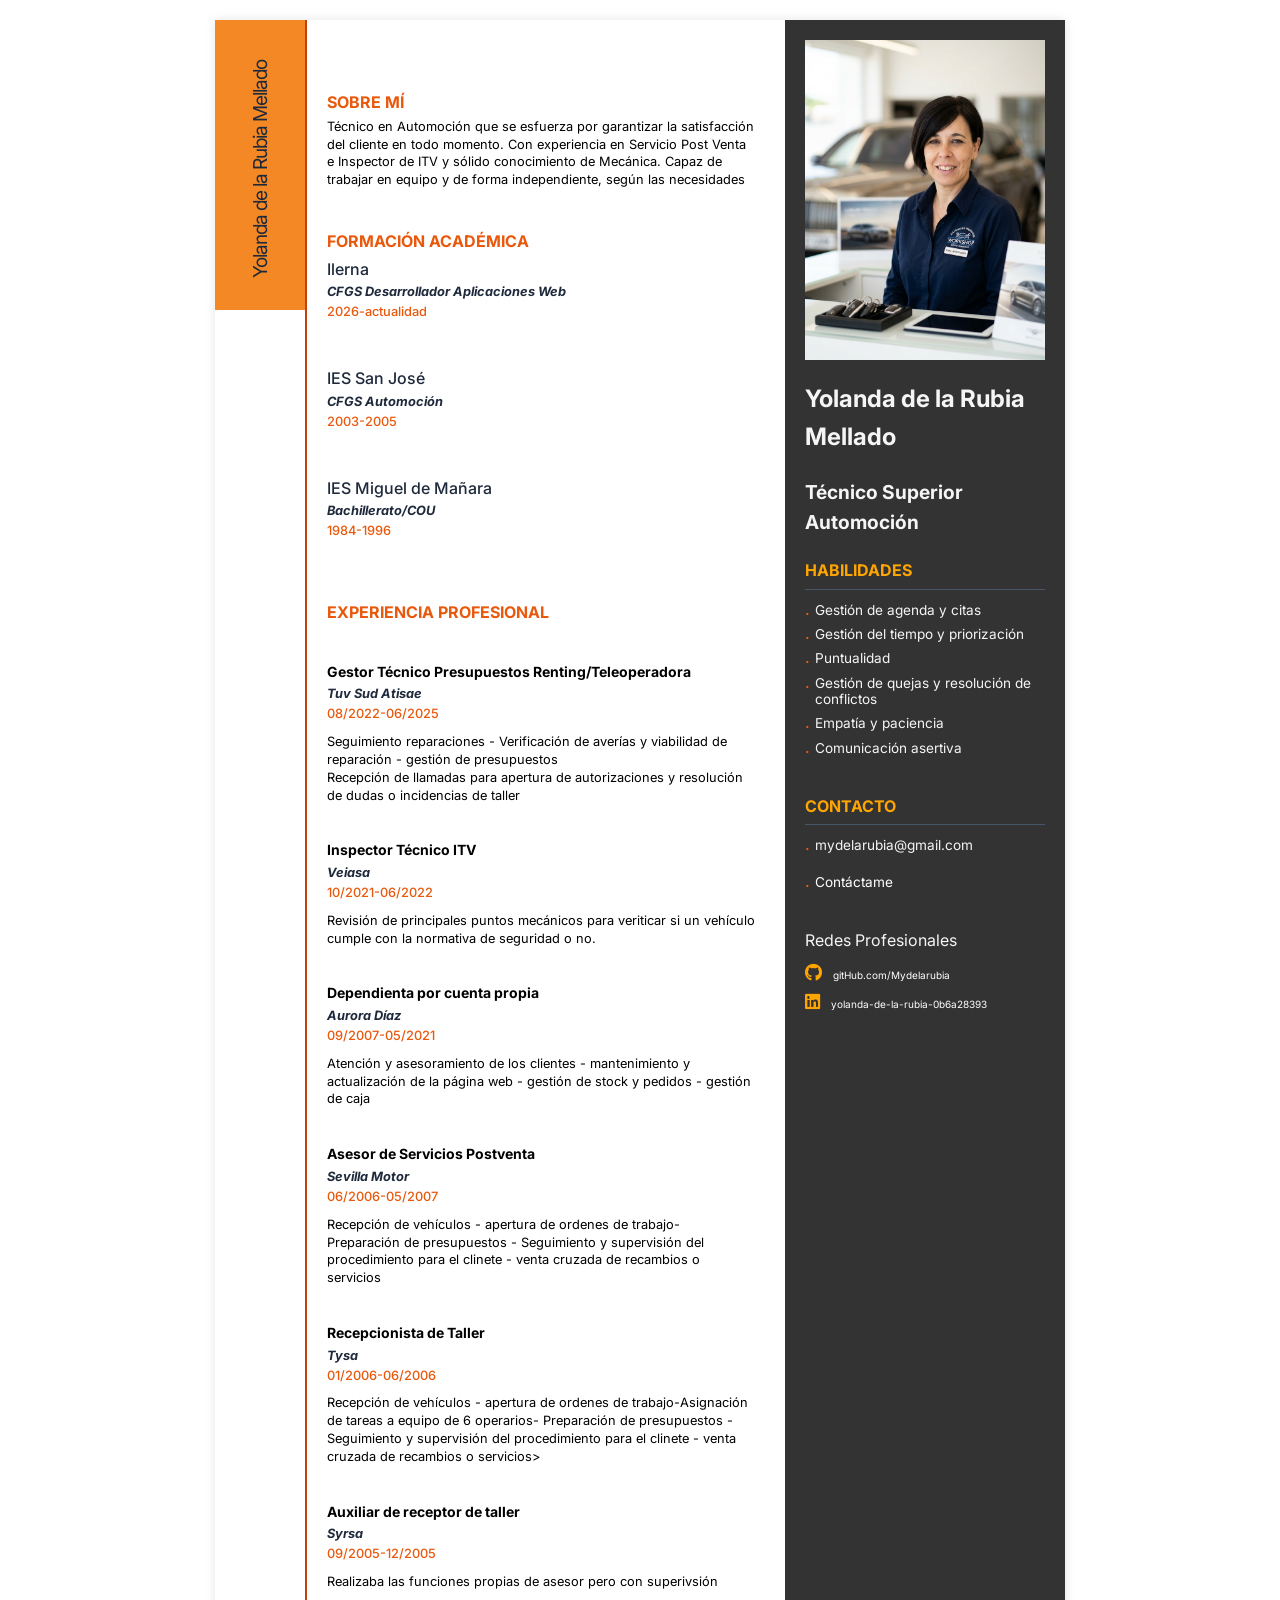
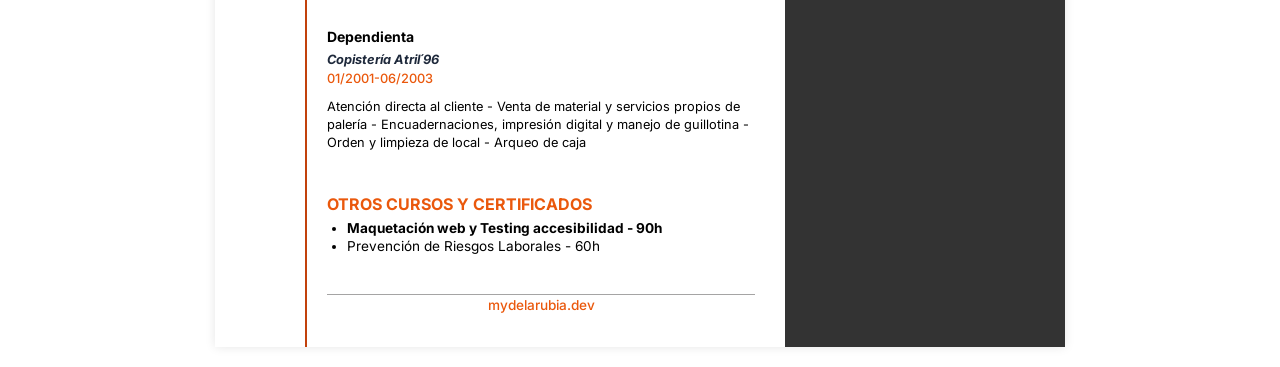
==== index.html @ 0d6526c8 "Cv 2026 web CV en formato web -2026" ====
<!DOCTYPE html>
<meta lang="es">
<head>
    <meta charset="UTF-8">
    <meta name="viewport" content="width=devide-width, escale=1.0">
    <title>Curriculum Vitae Junio 2026</title>
    <link href="https://fonts.googleapis.com/css2?family=Inter:wght@300;400;600&display=swap" rel="stylesheet">
    <link rel="stylesheet" href="style.css">
    <link rel="stylesheet" href="https://cdnjs.cloudflare.com/ajax/libs/font-awesome/6.4.0/css/all.min.css">
</head>
<body>
    <div class="cv-wrapper">
        <aside class="sidebar-left">
            <section>
                <div>
                    <p class="texto_vertical">Yolanda de la Rubia Mellado</p>
                </div>
            </section>

        </aside>
        <main class="main-content">
        <section id="sobre_mi">
            <h3>Sobre mí</h3>
            <p>Técnico en Automoción que se esfuerza por garantizar la satisfacción
del cliente en todo momento. Con experiencia en Servicio Post Venta
e Inspector de ITV y sólido conocimiento de Mecánica. Capaz de
trabajar en equipo y de forma independiente, según las necesidades </p>               

 </p>

        </section>
        <section id="Formacion_Academica">
            <h3>Formación Académica</h3>
            <article class="cv-item">
                <h4>Ilerna</h4>
                <p class="cv-estudio">CFGS Desarrollador Aplicaciones Web</p>
                <p class="cv-date">2026-actualidad</p>
            </article>
            <article class="cv-item">
                <h4>IES San José</h4>
                <p class="cv-estudio">CFGS Automoción</p>
                <p class="cv-date">2003-2005</p>
            </article>
            <article class="cv-item">
                <h4>IES Miguel de Mañara</h4>
                <p class="cv-estudio">Bachillerato/COU</p>
                <p class="cv-date">1984-1996</p>
            </article>
        </section>
        <section id="Experiencia_Profesional">
            <h3>Experiencia Profesional</h3>
            
            <article class="cv-experiencia">
                <h4>Gestor Técnico Presupuestos Renting/Teleoperadora</h4>
                <p class="cv-estudio">Tuv Sud Atisae</p>
                <p class="cv-date">08/2022-06/2025</p>
                <p>Seguimiento reparaciones - Verificación de averías y viabilidad de reparación - gestión de presupuestos</p>
                <p>Recepción de llamadas para apertura de autorizaciones y resolución de dudas o incidencias de taller</p>
            </article>
           
            <article class="cv-experiencia">
                <h4>Inspector Técnico ITV</h4>
                <p class="cv-estudio">Veiasa</p>
                <p class="cv-date">10/2021-06/2022</p>
                <p>Revisión de principales puntos mecánicos para veriticar si un vehículo cumple con la normativa de seguridad o no. </p>
            </article>
            <article class="cv-experiencia">
                <h4>Dependienta por cuenta propia</h4>
                <p class="cv-estudio">Aurora Díaz</p>
                <p class="cv-date">09/2007-05/2021</p>
                <p>Atención y asesoramiento de los clientes - mantenimiento y actualización de la página web - gestión de stock y pedidos - gestión de caja</p>
            </article>
            <article class="cv-experiencia">
                <h4>Asesor de Servicios Postventa</h4>
                <p class="cv-estudio">Sevilla Motor</p>
                <p class="cv-date">06/2006-05/2007</p>
                <p>Recepción de vehículos - apertura de ordenes de trabajo- Preparación de presupuestos - Seguimiento y supervisión del procedimiento para el clinete - venta cruzada de recambios o servicios </p>
               
            </article>
            <article class="cv-experiencia">
                <h4>Recepcionista de Taller</h4>
                <p class="cv-estudio">Tysa</p>
                <p class="cv-date">01/2006-06/2006</p>
                <p>Recepción de vehículos - apertura de ordenes de trabajo-Asignación de tareas a equipo de 6 operarios- Preparación de presupuestos - Seguimiento y supervisión del procedimiento para el clinete - venta cruzada de recambios o servicios>
            <article class="cv-experiencia">
                <h4>Auxiliar de receptor de taller</h4>
                <p class="cv-estudio">Syrsa</p>
                <p class="cv-date">09/2005-12/2005</p>
                <p>Realizaba las funciones propias de asesor pero con superivsión</p>
                
            </article>
            <article class="cv-experiencia">
                <h4>Dependienta</h4>
                <p class="cv-estudio">Copistería Atril´96</p>
                <p class="cv-date">01/2001-06/2003</p>
                <p>Atención directa al cliente - Venta de material y servicios propios de palería - Encuadernaciones, impresión digital y manejo de guillotina - Orden y limpieza de local - Arqueo de caja</p>
                
            </article>
        </section>
        
         <section id="Otros" class="otros_cursos">
            <h3>Otros Cursos y Certificados</h3>
            <ul>
                <li><strong> Maquetación web y Testing accesibilidad - 90h</strong></li>
                <li>Prevención de Riesgos Laborales - 60h</li>
            </ul>
         </section>
           <footer>
        <a href="https://mydelarubia.dev">mydelarubia.dev</a>
        


            
    </footer>
          
        
    </main>
        <aside class="sidebar-right"><header>
        <img src="cv.webp" alt="Foto de Yolanda de la Rubia como receptora de taller">
        <h1>Yolanda de la Rubia Mellado </h1>
        <h2>Técnico Superior Automoción</h2>
    </header>
<section>
            <h3>Habilidades</h3>
            <ul>
                <li>Gestión de agenda y citas</li>
                <li>Gestión del tiempo y priorización</li>
                <li>Puntualidad</li>
                <li>Gestión de quejas y resolución de conflictos</li>
                <li>Empatía y paciencia</li>
                <li>Comunicación asertiva</li>
              
            </ul>
         </section>
         <section id="Contacto">
            <h3>Contacto</h3>
            <ul>
                <li>mydelarubia@gmail.com</li>
                <li class="social-links"><a href="formulario_contacto.html">Contáctame</a></li>
            </ul>
         </section>
         <section class="social-links">
            <span>Redes Profesionales</span>
                <ul>
                    <a href="https://github.com/Mydelarubia" target="_blank">
                            <i class="fab fa-github"></i> gitHub.com/Mydelarubia
                        </a>
                   <a href="https://www.linkedin.com/in/yolanda-de-la-rubia-0b6a28393/" target="_blank">
                            <i class="fab fa-linkedin"></i> yolanda-de-la-rubia-0b6a28393 </a>
                </ul>
         </section>
        </aside>
    
 
   

  
    </div>
</body>
---- style.css ----
body {
    font-family: 'Inter', sans-serif;
    /* ... lo que ya tenías ... */
    line-height: 1.6;}
  
.main-content h3 {
    font-size: 1.0rem;
    color: #ea580c;
    margin-top: 40px;
    text-transform: uppercase;
}
.main-content p {
    font-size: 0.8rem;

}
 .cv-wrapper{
    display:grid;
    grid-template-columns: 90px 1fr 280px;
    width: 850px;
    margin: 20px auto;
    background: white;
    box-shadow: 0 0 10px rgba(0,0,0,0.1);
    min-height: 1000px;
}
.sidebar-left{
    background-color: orange;
}
.main-content {
    padding: 30px;
    border-left: 2px solid #c2410c; /* Grosor y color de la línea */
    padding-left: 20px;
}
.sidebar-right {
    background-color: #333;
    color:whitesmoke;
    padding: 20px;
   
}

.sidebar-right img {
width: 100% !important;
max-width: 280px; /* Asegura que no crezca más allá de la columna */
height: auto !important;
display: block !important;
object-fit: cover; 
}
.sidebar-right {
    text-align: left;
}
.sidebar-right ul {
    text-align: left;
    display: inline-block;
    padding-left: 20px;
}
.sidebar-right h2 {
    font-size: 1.2rem;
}
.sidebar-right h3{ 
    font-size: 1.0rem;      /* Títulos más pequeños y discretos */
    color: orange;         /* Blanco sobre fondo oscuro */
    margin-top: 20px;
    text-transform: uppercase;
    border-bottom: 1px solid #475569; /* Un detalle visual debajo del título */
    padding-bottom: 5px;

}
.sidebar-right p, .sidebar-right li {
    font-size: 0.9rem;
}
.sidebar-right ul {
    list-style: none;
    padding: 0;
    margin: 10px 0;
}
.sidebar-right li {
    font-size: 0.85rem;
    line-height: relative;
    margin-bottom: 8px;
    padding-left: 10px;
    position: relative;
}
.sidebar-right li::before{
    content: ".";
    color: #ea580c;
    position: absolute;
    left: 0;
    font-weight: bold;
}
ul, ol {
    margin-top: 0;
    margin-bottom: 5px;
    padding-left: 20px;
}
li {
    margin-bottom: 2px;
    line-height: 1.2;
}
p {
    margin-top: 0px;
    margin-bottom: 0px;
    line-height: 1.4;
}
h3,h4 {
    margin-top: 35px;
    margin-bottom: 2px;
}
.cv-item{
    margin-bottom: 25px;
    padding-bottom: 10px;

}
.cv-item h4{
    margin: 0;
    font-weight: 500;
    color: #1e293b;
   
}
   
.cv-date {
font-size: 10px;
font-weight: 500;
color: #ea580c;
margin-top: 2px;
margin-bottom: 10px;
}
.cv-estudio {
    font-style: italic;
    font-weight: bold;
    color: #1e293b;
    font-size: 14px;
   margin-top: 1px;
}
.cv-experiencia h4{
    font-size: 14px;
}

footer {
    margin-top: 40px;
    padding-top: 30 px;
    border-top: 1px solid #a5a4a4;
    text-align: center;
    font-size: 0.85rem;
    color: #64748b;

}
footer a{
    color: #ea580c;
    text-decoration: none;
    font-weight: 500;
    transform: color 0.3s ease;
}
footer a:hover {
    color: #c2410c;
    text-decoration: none;
}
.social-links {
    text-align: left;
    margin-top: 20px;
}
.social-links ul {
    list-style: none;
    padding: 0;
    margin: 10px 0 0 0;
    display: flex;
    flex-direction: column; /* <-- ESTO PONE LOS ELEMENTOS UNO DEBAJO DE OTRO */
    align-items: left;
;    /* <-- ESTO LOS CENTRA HORIZONTALMENTE */
    gap: 10px;
    font-size: 10px;
  
}

.social-links i {
    margin-right: 8px; 
    font-size: 1.1rem; 
    color: orange;    
}
.social-links a,
.social-links a:visited {
    color: white;
  ;
  text-decoration: none;


}


.texto_vertical {
   
    
    font-size: 1.2rem; /* Tamaño grande para que los trazos fluyan */
    writing-mode: vertical-rl;
    transform: rotate(180deg);
    
    color: #1e293b;
    white-space: nowrap;
    
    /* Muy importante: elimina espaciado extra entre letras */
    letter-spacing: -1px; 
    
    /* Sin mayúsculas forzadas para mantener la elegancia */
    text-transform: none; 
}
.sidebar-left {
    background-color: rgb(243, 136, 36); /* Naranja más elegante */
    width: 90px; /* Hazla más delgada para que sea un acento visual */
    height: 250px;
    display: flex;
    justify-content: center;
    padding-top: 40px;
}
.otros_cursos ul{
    font-size: 0.85rem;
    

}
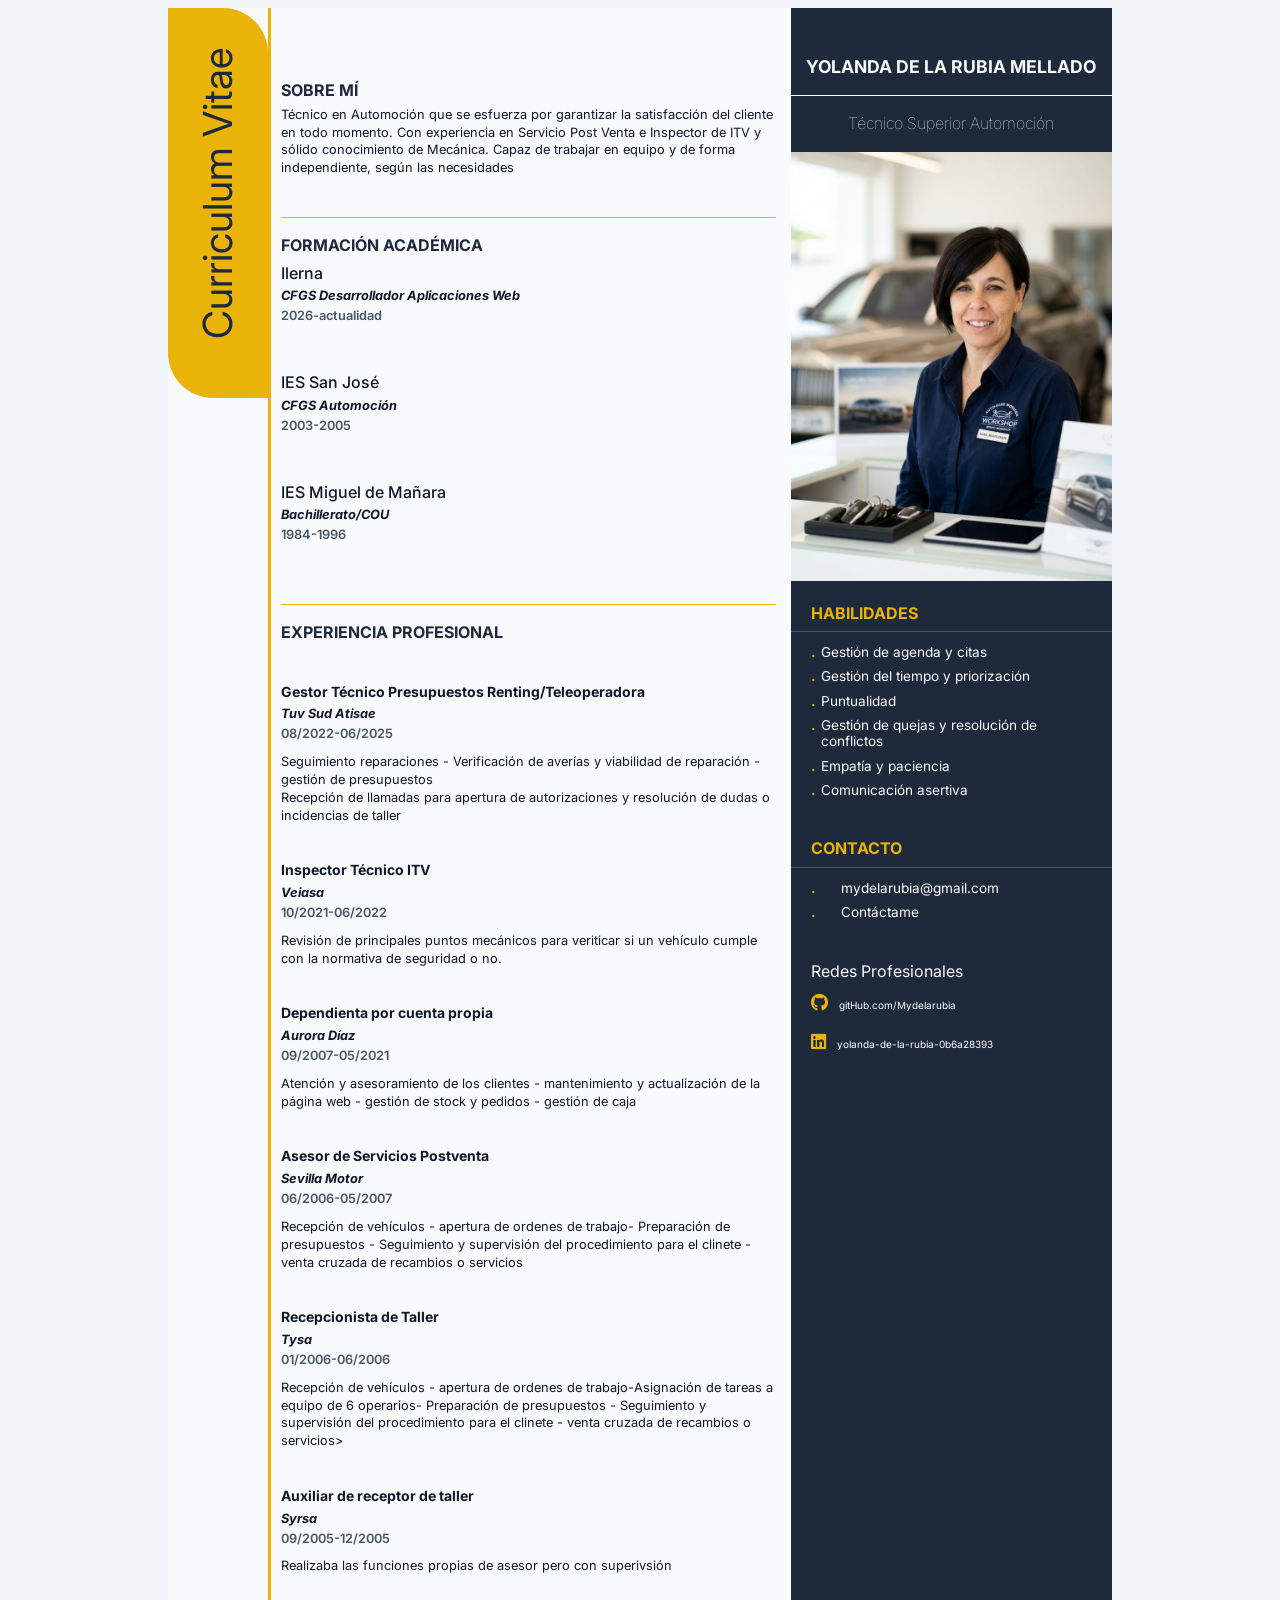
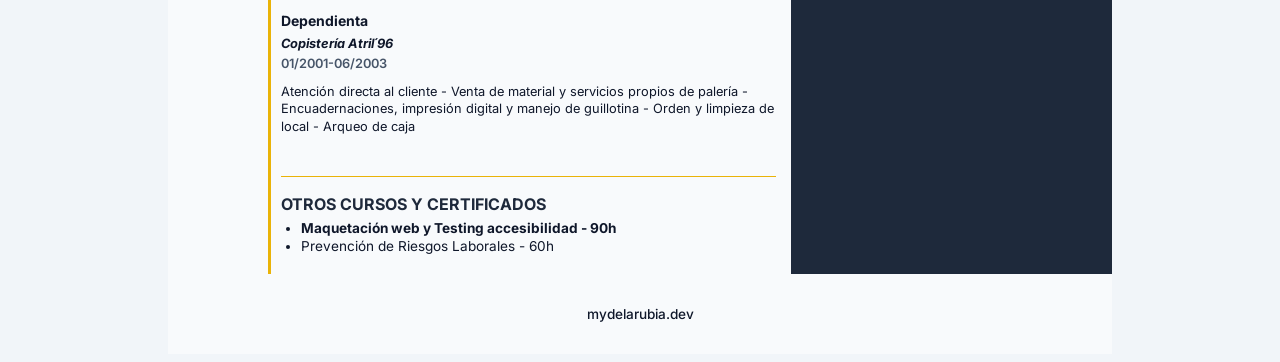
==== commit 3564dfc4: "Actualizo archivo cv 2026" ====
--- a/index.html
+++ b/index.html
@@ -2,158 +2,161 @@
 <meta lang="es">
 <head>
     <meta charset="UTF-8">
-    <meta name="viewport" content="width=devide-width, escale=1.0">
+    <meta name="viewport" content="width=device-width, initial-scale=1.0">
     <title>Curriculum Vitae Junio 2026</title>
     <link href="https://fonts.googleapis.com/css2?family=Inter:wght@300;400;600&display=swap" rel="stylesheet">
     <link rel="stylesheet" href="style.css">
     <link rel="stylesheet" href="https://cdnjs.cloudflare.com/ajax/libs/font-awesome/6.4.0/css/all.min.css">
 </head>
-<body>
-    <div class="cv-wrapper">
-        <aside class="sidebar-left">
-            <section>
+<body>   
+    
+        <div class="contenedor-principal">
+        <div class="cv-wrapper">
+            
+            <aside class="sidebar-left">
+                <section>
                 <div>
-                    <p class="texto_vertical">Yolanda de la Rubia Mellado</p>
+                    <p class="texto_vertical">Curriculum Vitae</p>
                 </div>
-            </section>
+                </section>
+            </aside> 
+             <aside class="sidebar-right">
+                <header class="header-foto">
+                    <h1>Yolanda de la Rubia Mellado </h1>
+                    <h2>Técnico Superior Automoción</h2>
+                    <img src="cv.webp" class="img" alt="Foto de Yolanda de la Rubia como receptora de taller">
+                    
+                </header>
+                <section >
+                    <h3>Habilidades</h3>
+                    <ul>
+                        <li>Gestión de agenda y citas</li>
+                        <li>Gestión del tiempo y priorización</li>
+                        <li>Puntualidad</li>
+                        <li>Gestión de quejas y resolución de conflictos</li>
+                        <li>Empatía y paciencia</li>
+                        <li>Comunicación asertiva</li>
+              
+                    </ul>
+                    </section>
+                    <section id="Contacto">
+                    <h3>Contacto</h3>
+                    <ul class="social-links">
+                        <li><a href="mailto:mydelarubia@gmail.com">mydelarubia@gmail.com</a></li>
+                        <li><a href="formulario_contacto.html">Contáctame</a></li>
+                    </ul>
+                    </section>
+                    <section class="social-links">
+                    <span>Redes Profesionales</span>
+                    <ul>
+                    <a href="https://github.com/Mydelarubia" target="_blank">
+                            <i class="fab fa-github"></i> gitHub.com/Mydelarubia</a>
+                   <a href="https://www.linkedin.com/in/yolanda-de-la-rubia-0b6a28393/" target="_blank">
+                            <i class="fab fa-linkedin"></i> yolanda-de-la-rubia-0b6a28393 </a>
+                    </ul>
+                    </section>
+        </aside>
+            
+            <main class="main-content">   
+                <section id="sobre_mi" class="sobre_mi">
+                 <h3>Sobre mí</h3>
+                 <p>Técnico en Automoción que se esfuerza por garantizar la satisfacción
+                 del cliente en todo momento. Con experiencia en Servicio Post Venta
+                 e Inspector de ITV y sólido conocimiento de Mecánica. Capaz de
+                    trabajar en equipo y de forma independiente, según las necesidades </p>               
+                </p>
 
-        </aside>
-        <main class="main-content">
-        <section id="sobre_mi">
-            <h3>Sobre mí</h3>
-            <p>Técnico en Automoción que se esfuerza por garantizar la satisfacción
-del cliente en todo momento. Con experiencia en Servicio Post Venta
-e Inspector de ITV y sólido conocimiento de Mecánica. Capaz de
-trabajar en equipo y de forma independiente, según las necesidades </p>               
-
- </p>
-
-        </section>
-        <section id="Formacion_Academica">
-            <h3>Formación Académica</h3>
-            <article class="cv-item">
+                </section>
+                <section id="Formacion_Academica">
+                <h3>Formación Académica</h3>
+                <article class="cv-item">
                 <h4>Ilerna</h4>
                 <p class="cv-estudio">CFGS Desarrollador Aplicaciones Web</p>
                 <p class="cv-date">2026-actualidad</p>
-            </article>
-            <article class="cv-item">
+                </article>
+                <article class="cv-item">
                 <h4>IES San José</h4>
                 <p class="cv-estudio">CFGS Automoción</p>
                 <p class="cv-date">2003-2005</p>
-            </article>
-            <article class="cv-item">
+                </article>
+                <article class="cv-item">
                 <h4>IES Miguel de Mañara</h4>
                 <p class="cv-estudio">Bachillerato/COU</p>
                 <p class="cv-date">1984-1996</p>
-            </article>
-        </section>
-        <section id="Experiencia_Profesional">
-            <h3>Experiencia Profesional</h3>
+                </article>
+                </section>
+                <section id="Experiencia_Profesional">
+                <h3>Experiencia Profesional</h3>
             
-            <article class="cv-experiencia">
+                <article class="cv-experiencia">
                 <h4>Gestor Técnico Presupuestos Renting/Teleoperadora</h4>
                 <p class="cv-estudio">Tuv Sud Atisae</p>
                 <p class="cv-date">08/2022-06/2025</p>
                 <p>Seguimiento reparaciones - Verificación de averías y viabilidad de reparación - gestión de presupuestos</p>
                 <p>Recepción de llamadas para apertura de autorizaciones y resolución de dudas o incidencias de taller</p>
-            </article>
+                </article>
            
-            <article class="cv-experiencia">
+                <article class="cv-experiencia">
                 <h4>Inspector Técnico ITV</h4>
                 <p class="cv-estudio">Veiasa</p>
                 <p class="cv-date">10/2021-06/2022</p>
                 <p>Revisión de principales puntos mecánicos para veriticar si un vehículo cumple con la normativa de seguridad o no. </p>
-            </article>
-            <article class="cv-experiencia">
+                </article>
+                <article class="cv-experiencia">
                 <h4>Dependienta por cuenta propia</h4>
                 <p class="cv-estudio">Aurora Díaz</p>
                 <p class="cv-date">09/2007-05/2021</p>
                 <p>Atención y asesoramiento de los clientes - mantenimiento y actualización de la página web - gestión de stock y pedidos - gestión de caja</p>
-            </article>
-            <article class="cv-experiencia">
+                </article>
+                <article class="cv-experiencia">
                 <h4>Asesor de Servicios Postventa</h4>
                 <p class="cv-estudio">Sevilla Motor</p>
                 <p class="cv-date">06/2006-05/2007</p>
                 <p>Recepción de vehículos - apertura de ordenes de trabajo- Preparación de presupuestos - Seguimiento y supervisión del procedimiento para el clinete - venta cruzada de recambios o servicios </p>
                
-            </article>
-            <article class="cv-experiencia">
+                </article>
+                <article class="cv-experiencia">
                 <h4>Recepcionista de Taller</h4>
                 <p class="cv-estudio">Tysa</p>
                 <p class="cv-date">01/2006-06/2006</p>
                 <p>Recepción de vehículos - apertura de ordenes de trabajo-Asignación de tareas a equipo de 6 operarios- Preparación de presupuestos - Seguimiento y supervisión del procedimiento para el clinete - venta cruzada de recambios o servicios>
-            <article class="cv-experiencia">
+                <article class="cv-experiencia">
                 <h4>Auxiliar de receptor de taller</h4>
                 <p class="cv-estudio">Syrsa</p>
                 <p class="cv-date">09/2005-12/2005</p>
                 <p>Realizaba las funciones propias de asesor pero con superivsión</p>
                 
-            </article>
-            <article class="cv-experiencia">
+                </article>
+                <article class="cv-experiencia">
                 <h4>Dependienta</h4>
                 <p class="cv-estudio">Copistería Atril´96</p>
                 <p class="cv-date">01/2001-06/2003</p>
                 <p>Atención directa al cliente - Venta de material y servicios propios de palería - Encuadernaciones, impresión digital y manejo de guillotina - Orden y limpieza de local - Arqueo de caja</p>
                 
-            </article>
-        </section>
+                </article>
+                </section>
         
-         <section id="Otros" class="otros_cursos">
-            <h3>Otros Cursos y Certificados</h3>
-            <ul>
+                <section id="Otros" class="otros_cursos">
+                <h3>Otros Cursos y Certificados</h3>
+                <ul>
                 <li><strong> Maquetación web y Testing accesibilidad - 90h</strong></li>
                 <li>Prevención de Riesgos Laborales - 60h</li>
-            </ul>
-         </section>
-           <footer>
-        <a href="https://mydelarubia.dev">mydelarubia.dev</a>
+                </ul>
+                </section>
         
+                
 
-
-            
-    </footer>
           
         
-    </main>
-        <aside class="sidebar-right"><header>
-        <img src="cv.webp" alt="Foto de Yolanda de la Rubia como receptora de taller">
-        <h1>Yolanda de la Rubia Mellado </h1>
-        <h2>Técnico Superior Automoción</h2>
-    </header>
-<section>
-            <h3>Habilidades</h3>
-            <ul>
-                <li>Gestión de agenda y citas</li>
-                <li>Gestión del tiempo y priorización</li>
-                <li>Puntualidad</li>
-                <li>Gestión de quejas y resolución de conflictos</li>
-                <li>Empatía y paciencia</li>
-                <li>Comunicación asertiva</li>
-              
-            </ul>
-         </section>
-         <section id="Contacto">
-            <h3>Contacto</h3>
-            <ul>
-                <li>mydelarubia@gmail.com</li>
-                <li class="social-links"><a href="formulario_contacto.html">Contáctame</a></li>
-            </ul>
-         </section>
-         <section class="social-links">
-            <span>Redes Profesionales</span>
-                <ul>
-                    <a href="https://github.com/Mydelarubia" target="_blank">
-                            <i class="fab fa-github"></i> gitHub.com/Mydelarubia
-                        </a>
-                   <a href="https://www.linkedin.com/in/yolanda-de-la-rubia-0b6a28393/" target="_blank">
-                            <i class="fab fa-linkedin"></i> yolanda-de-la-rubia-0b6a28393 </a>
-                </ul>
-         </section>
-        </aside>
-    
- 
-   
-
-  
+            </main>
+           
+       
+            
     </div>
-</body>+            <footer>
+                <a href="https://mydelarubia.dev">mydelarubia.dev</a>
+        
+            </footer>
+    </div>
+</body>
+</html>
--- a/style.css
+++ b/style.css
@@ -1,217 +1,360 @@
- 
-body {
+html {
+    background-color: #F1F5F9;
+}
+
+ body {
     font-family: 'Inter', sans-serif;
     /* ... lo que ya tenías ... */
-    line-height: 1.6;}
-  
+    line-height: 1.6;
+    color: #0F172A
+   
+}
+
+
 .main-content h3 {
     font-size: 1.0rem;
-    color: #ea580c;
+    color: #1E293B;
     margin-top: 40px;
     text-transform: uppercase;
-}
+    border-top:1px solid #EAB308;
+    padding-top: 15px;  
+
+}
+.sobre_mi h3{
+    border:none;
+}
+
 .main-content p {
     font-size: 0.8rem;
 
 }
- .cv-wrapper{
-    display:grid;
-    grid-template-columns: 90px 1fr 280px;
-    width: 850px;
-    margin: 20px auto;
-    background: white;
-    box-shadow: 0 0 10px rgba(0,0,0,0.1);
-    min-height: 1000px;
-}
-.sidebar-left{
-    background-color: orange;
-}
+.header-foto {
+    width: 100%;
+    max-width: 100%;
+    height: auto;
+    display: block;
+    
+}
+.cv-wrapper {
+   
+    width: 100%;
+    margin: 0 auto;
+    background: #F8FAFC;
+   
+  
+
+}
+
 .main-content {
-    padding: 30px;
-    border-left: 2px solid #c2410c; /* Grosor y color de la línea */
-    padding-left: 20px;
-}
+    padding: 15px;
+    border-left: 3px solid #EAB308;
+    /* Grosor y color de la línea */
+    padding-left:10px;
+    margin-left: 0px;
+   
+
+      
+}
+
 .sidebar-right {
-    background-color: #333;
-    color:whitesmoke;
-    padding: 20px;
-   
+    background-color:#1E293B;
+    color: #F8FAFC;
+    padding-bottom: 20px;
+  
+
+}
+.sidebar-right h1 { 
+    text-transform: uppercase;
+    font-size: 1.2rem;
+    text-align: center;
+    padding: 30px 0 0 0;
+
+
 }
 
 .sidebar-right img {
-width: 100% !important;
-max-width: 280px; /* Asegura que no crezca más allá de la columna */
-height: auto !important;
-display: block !important;
-object-fit: cover; 
-}
-.sidebar-right {
-    text-align: left;
-}
+    width: 100% !important;
+    /* Asegura que no crezca más allá de la columna*/
+    max-width: 100%;
+    height: auto !important;
+    display: block !important;
+    object-fit: cover;
+    margin: 0px ;
+    
+}
+
+
+
+
 .sidebar-right ul {
     text-align: left;
     display: inline-block;
-    padding-left: 20px;
-}
+    
+}
+
 .sidebar-right h2 {
-    font-size: 1.2rem;
-}
-.sidebar-right h3{ 
-    font-size: 1.0rem;      /* Títulos más pequeños y discretos */
-    color: orange;         /* Blanco sobre fondo oscuro */
+   
+    font-size: 1.0rem;
+    font-weight: 100;
+    border-top: 1px solid #fff;
+    width: 75;
+    margin: 0 auto 0 auto;
+
+    text-align:center;
+    padding: 15px 0 15px 0;
+    
+}
+
+.sidebar-right h3 {
+    font-size: 1.0rem;
+    /* Títulos más pequeños y discretos */
+    color:  #EAB308;
+    /* Blanco sobre fondo oscuro */
     margin-top: 20px;
     text-transform: uppercase;
-    border-bottom: 1px solid #475569; /* Un detalle visual debajo del título */
+    border-bottom: 1px solid #475569;
+    /* Un detalle visual debajo del título */
     padding-bottom: 5px;
-
-}
-.sidebar-right p, .sidebar-right li {
+    padding-left: 20px;
+
+}
+
+.sidebar-right p,
+.sidebar-right li {
     font-size: 0.9rem;
-}
+    
+   
+}
+
 .sidebar-right ul {
     list-style: none;
     padding: 0;
     margin: 10px 0;
-}
+    padding-left: 20px;
+}
+
 .sidebar-right li {
     font-size: 0.85rem;
     line-height: relative;
     margin-bottom: 8px;
-    padding-left: 10px;
     position: relative;
-}
-.sidebar-right li::before{
+    padding: 0px 10px;
+}
+.sidebar-right a {
+    padding-left: 20px;
+    padding-bottom: 10px;
+}
+.sidebar-right span {
+    padding-left: 20px;
+}
+
+.sidebar-right li::before {
     content: ".";
-    color: #ea580c;
+    color: #EAB308;
     position: absolute;
     left: 0;
     font-weight: bold;
 }
-ul, ol {
+
+ul,
+ol {
     margin-top: 0;
     margin-bottom: 5px;
     padding-left: 20px;
 }
+
 li {
     margin-bottom: 2px;
     line-height: 1.2;
-}
+   
+}
+
 p {
     margin-top: 0px;
     margin-bottom: 0px;
     line-height: 1.4;
-}
-h3,h4 {
+    
+}
+
+h3,
+h4 {
     margin-top: 35px;
     margin-bottom: 2px;
 }
-.cv-item{
+
+.cv-item {
     margin-bottom: 25px;
     padding-bottom: 10px;
 
 }
-.cv-item h4{
+
+.cv-item h4 {
     margin: 0;
     font-weight: 500;
-    color: #1e293b;
-   
-}
-   
+    color: #0F172A;
+
+}
+
 .cv-date {
-font-size: 10px;
-font-weight: 500;
-color: #ea580c;
-margin-top: 2px;
-margin-bottom: 10px;
-}
+    font-size: 10px;
+    font-weight: 600;
+    color: #475569;
+    margin-top: 2px;
+    margin-bottom: 10px;
+}
+
 .cv-estudio {
     font-style: italic;
     font-weight: bold;
-    color: #1e293b;
+    color: #0F172A;
     font-size: 14px;
-   margin-top: 1px;
-}
-.cv-experiencia h4{
+    margin-top: 1px;
+}
+
+.cv-experiencia h4 {
     font-size: 14px;
 }
 
 footer {
-    margin-top: 40px;
-    padding-top: 30 px;
-    border-top: 1px solid #a5a4a4;
-    text-align: center;
+    display: flex;
+    justify-content: center;
+    align-items: center;  
+    height: 80px;
     font-size: 0.85rem;
-    color: #64748b;
-
-}
-footer a{
-    color: #ea580c;
+    background-color: #F8FAFC;
+    max-width: 944px;
+    margin: 0 auto;
+   
+    
+
+}
+
+footer a {
+   
+    color: #0F172A;
     text-decoration: none;
     font-weight: 500;
     transform: color 0.3s ease;
-}
+    
+}
+
 footer a:hover {
-    color: #c2410c;
+    color: #EAB308;
     text-decoration: none;
 }
+
 .social-links {
     text-align: left;
     margin-top: 20px;
 }
+
 .social-links ul {
     list-style: none;
     padding: 0;
     margin: 10px 0 0 0;
     display: flex;
-    flex-direction: column; /* <-- ESTO PONE LOS ELEMENTOS UNO DEBAJO DE OTRO */
+    flex-direction: column;
+    /* <-- ESTO PONE LOS ELEMENTOS UNO DEBAJO DE OTRO */
     align-items: left;
-;    /* <-- ESTO LOS CENTRA HORIZONTALMENTE */
+    ;
+    /* <-- ESTO LOS CENTRA HORIZONTALMENTE */
     gap: 10px;
     font-size: 10px;
-  
+
 }
 
 .social-links i {
-    margin-right: 8px; 
-    font-size: 1.1rem; 
-    color: orange;    
-}
+    margin-right: 8px;
+    font-size: 1.1rem;
+    color:#EAB308;
+}
+
 .social-links a,
 .social-links a:visited {
     color: white;
-  ;
-  text-decoration: none;
-
-
+    ;
+    text-decoration: none;
 }
 
 
 .texto_vertical {
    
-    
-    font-size: 1.2rem; /* Tamaño grande para que los trazos fluyan */
+    font-size: 2.5rem;
+    /* Tamaño grande para que los trazos fluyan */
     writing-mode: vertical-rl;
     transform: rotate(180deg);
-    
-    color: #1e293b;
     white-space: nowrap;
-    
-    /* Muy importante: elimina espaciado extra entre letras */
-    letter-spacing: -1px; 
-    
     /* Sin mayúsculas forzadas para mantener la elegancia */
-    text-transform: none; 
-}
-.sidebar-left {
-    background-color: rgb(243, 136, 36); /* Naranja más elegante */
-    width: 90px; /* Hazla más delgada para que sea un acento visual */
-    height: 250px;
+    text-transform:capitalize;
+    color: #1E293B;
+   
+}
+.sidebar-left section div {
     display: flex;
     justify-content: center;
+    align-items: center;
+    height: 100%;
+}
+
+.sidebar-left {
+    background-color: #EAB308;
+    /* Naranja más elegante */
+    width: 100px;
+    /* Hazla más delgada para que sea un acento visual */
+    height: 350px;
     padding-top: 40px;
-}
-.otros_cursos ul{
+    display: none;
+    border-radius: 0px 45px 0px 45px;
+    
+    
+}
+
+.otros_cursos ul {
     font-size: 0.85rem;
-    
-
-}+
+}
+@media (min-width:1024px) {
+    .cv-wrapper {
+        display: flex;
+        max-width: 944px;
+        
+    }
+    .sidebar-left {
+        display: block;
+        order:1;
+       
+      
+    }
+    .main-content {
+        order:2;
+    }
+    .sidebar-right{
+        order:3;
+    }
+    .sidebar-right h1 { 
+    text-transform: uppercase;
+    font-size: 1.1rem;
+    text-align: center;
+    padding: 30px 0 0 0;
+
+
+}
+
+    .sidebar-right {
+        flex:1.3;
+    }
+    .sidebar-left {
+        flex: 0.4;
+    }
+    .main-content {
+        flex: 2;
+
+    }
+
+}
+
+
+   
+
+
+
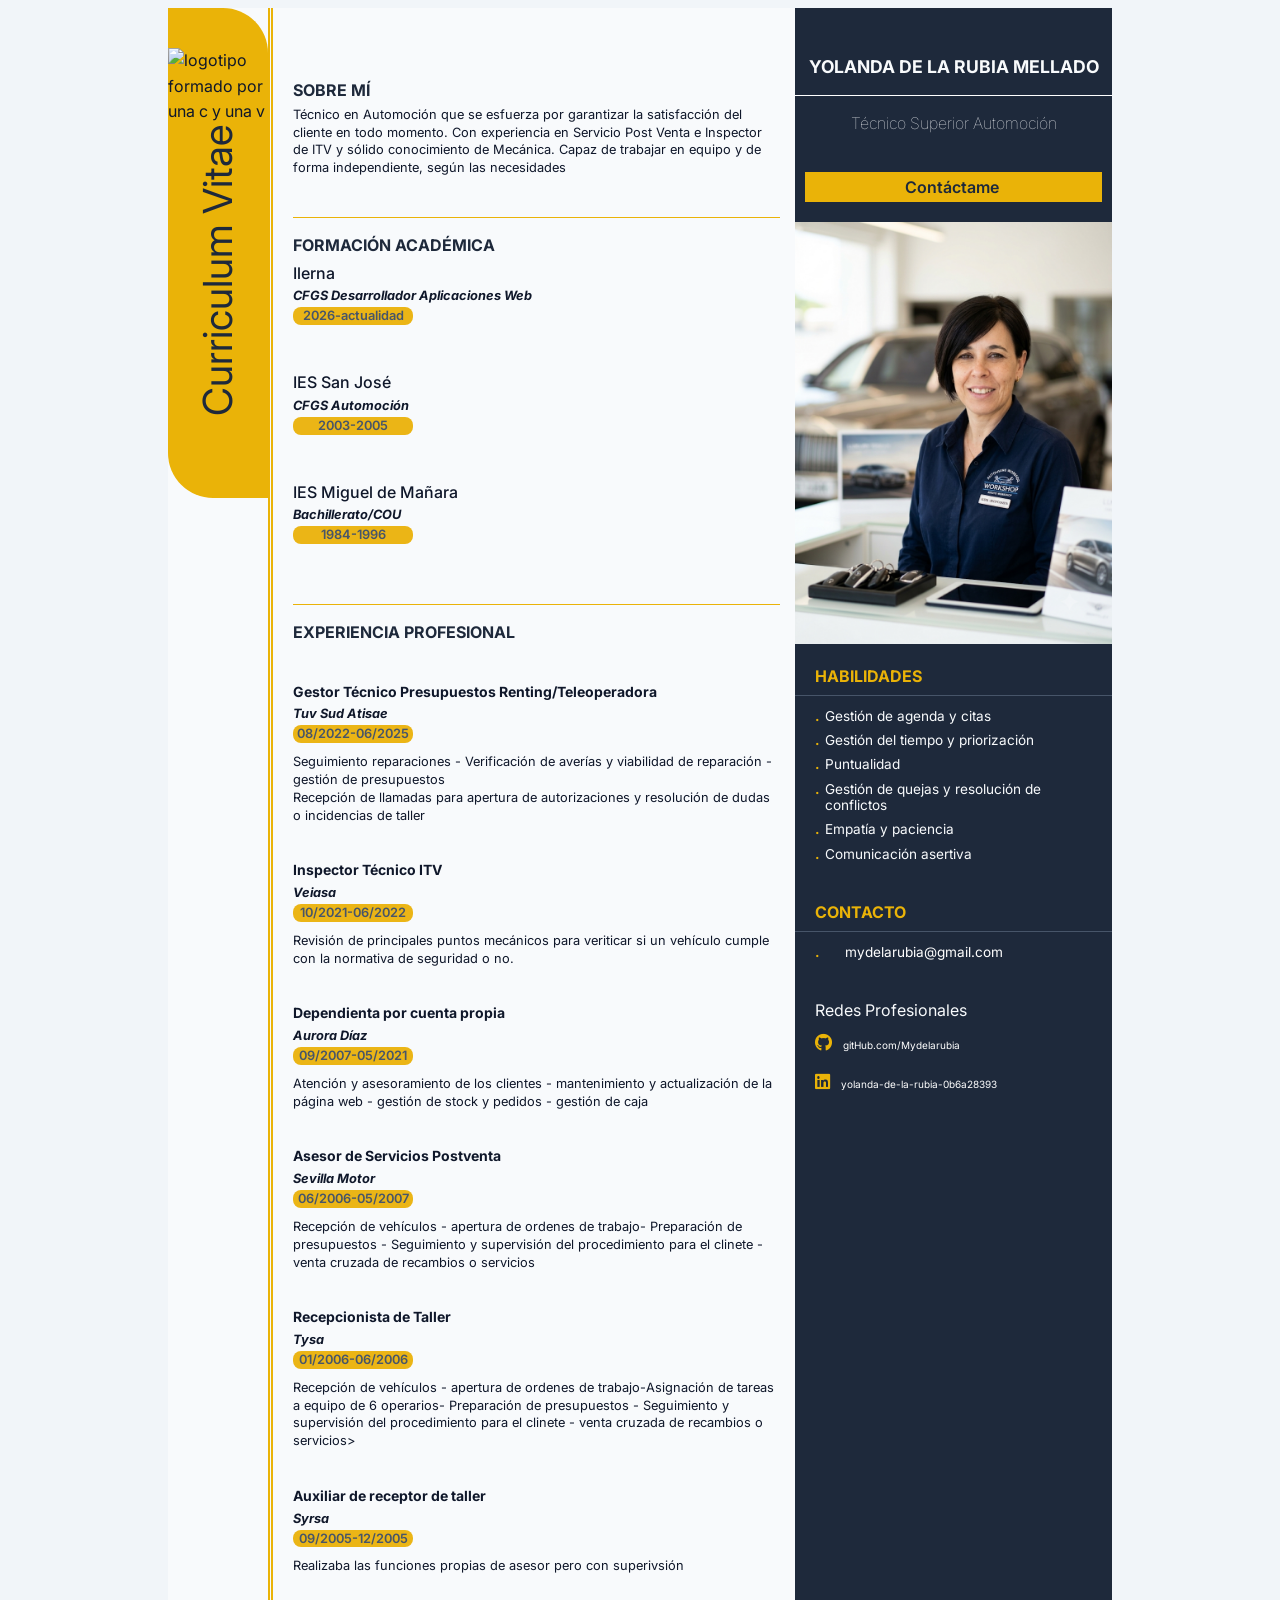
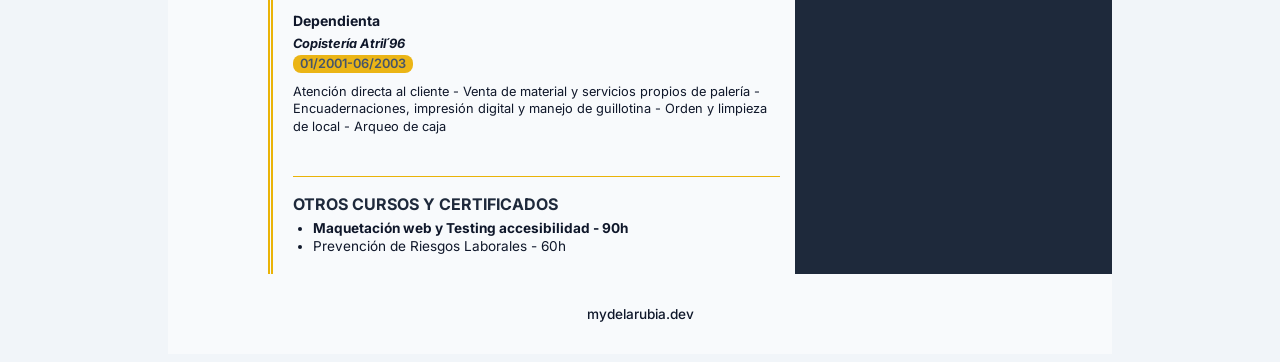
==== commit 296b342b: "ulitmas correcciones" ====
--- a/index.html
+++ b/index.html
@@ -13,10 +13,17 @@
         <div class="contenedor-principal">
         <div class="cv-wrapper">
             
-            <aside class="sidebar-left">
+            <aside >
                 <section>
-                <div>
-                    <p class="texto_vertical">Curriculum Vitae</p>
+                <div class="sidebar-left">
+                        <div>
+                            <img src="logo-transparente.png" alt="logotipo formado por una c y una v">
+                        </div>
+                        <div>
+                            <p class="texto_vertical">Curriculum Vitae</p>
+                        </div>
+                    
+                   
                 </div>
                 </section>
             </aside> 
@@ -24,6 +31,7 @@
                 <header class="header-foto">
                     <h1>Yolanda de la Rubia Mellado </h1>
                     <h2>Técnico Superior Automoción</h2>
+                    <a class="formulario" href="formulario_contacto.html">Contáctame</a>
                     <img src="cv.webp" class="img" alt="Foto de Yolanda de la Rubia como receptora de taller">
                     
                 </header>
@@ -43,7 +51,7 @@
                     <h3>Contacto</h3>
                     <ul class="social-links">
                         <li><a href="mailto:mydelarubia@gmail.com">mydelarubia@gmail.com</a></li>
-                        <li><a href="formulario_contacto.html">Contáctame</a></li>
+                        
                     </ul>
                     </section>
                     <section class="social-links">
--- a/style.css
+++ b/style.css
@@ -47,9 +47,13 @@
 
 .main-content {
     padding: 15px;
-    border-left: 3px solid #EAB308;
+    /*border-left: 3px solid #EAB308;*/
     /* Grosor y color de la línea */
-    padding-left:10px;
+    border-left: 5px double  #EAB308;
+
+
+   
+    padding-left:20px;
     margin-left: 0px;
    
 
@@ -196,11 +200,15 @@
 }
 
 .cv-date {
+    text-align: center;
     font-size: 10px;
     font-weight: 600;
     color: #475569;
     margin-top: 2px;
     margin-bottom: 10px;
+    background-color: #ebb516;
+    border-radius: 8px;
+    max-width: 120px;
 }
 
 .cv-estudio {
@@ -224,9 +232,10 @@
     background-color: #F8FAFC;
     max-width: 944px;
     margin: 0 auto;
-   
-    
-
+
+  
+   
+ 
 }
 
 footer a {
@@ -235,6 +244,7 @@
     text-decoration: none;
     font-weight: 500;
     transform: color 0.3s ease;
+    
     
 }
 
@@ -272,23 +282,38 @@
 .social-links a,
 .social-links a:visited {
     color: white;
-    ;
     text-decoration: none;
 }
+.formulario { 
+    display: flex;          /* flex para centrar */
+    justify-content: center;       /* centra horizontal */
+    align-items: center;           /* centra vertical */
+    background-color: #EAB308;
+    color: #1E293B;                /* texto accesible */
+    padding: 12px 24px;        /* espacio interno */
+    font-weight: 600;
+    text-decoration: none;
+    height: 8px;
+    max-width: 80%;
+    margin: 20px auto;
+        
+}
 
 
 .texto_vertical {
    
     font-size: 2.5rem;
-    /* Tamaño grande para que los trazos fluyan */
+
     writing-mode: vertical-rl;
     transform: rotate(180deg);
     white-space: nowrap;
-    /* Sin mayúsculas forzadas para mantener la elegancia */
+    
     text-transform:capitalize;
     color: #1E293B;
-   
-}
+    
+   
+}
+
 .sidebar-left section div {
     display: flex;
     justify-content: center;
@@ -301,7 +326,7 @@
     /* Naranja más elegante */
     width: 100px;
     /* Hazla más delgada para que sea un acento visual */
-    height: 350px;
+    height: 450px;
     padding-top: 40px;
     display: none;
     border-radius: 0px 45px 0px 45px;
@@ -350,11 +375,30 @@
         flex: 2;
 
     }
-
-}
-
-
-   
-
-
-
+    .sidebar-left img{
+        width: 130px;
+        height: auto;
+        padding-bottom: 0px;
+     
+       
+    }
+    .sidebar-left {
+        display: flex;
+        flex-direction:column;
+        justify-content:start;
+        align-items: center;  
+    
+    }
+    
+    
+}
+
+
+
+
+
+
+   
+
+
+
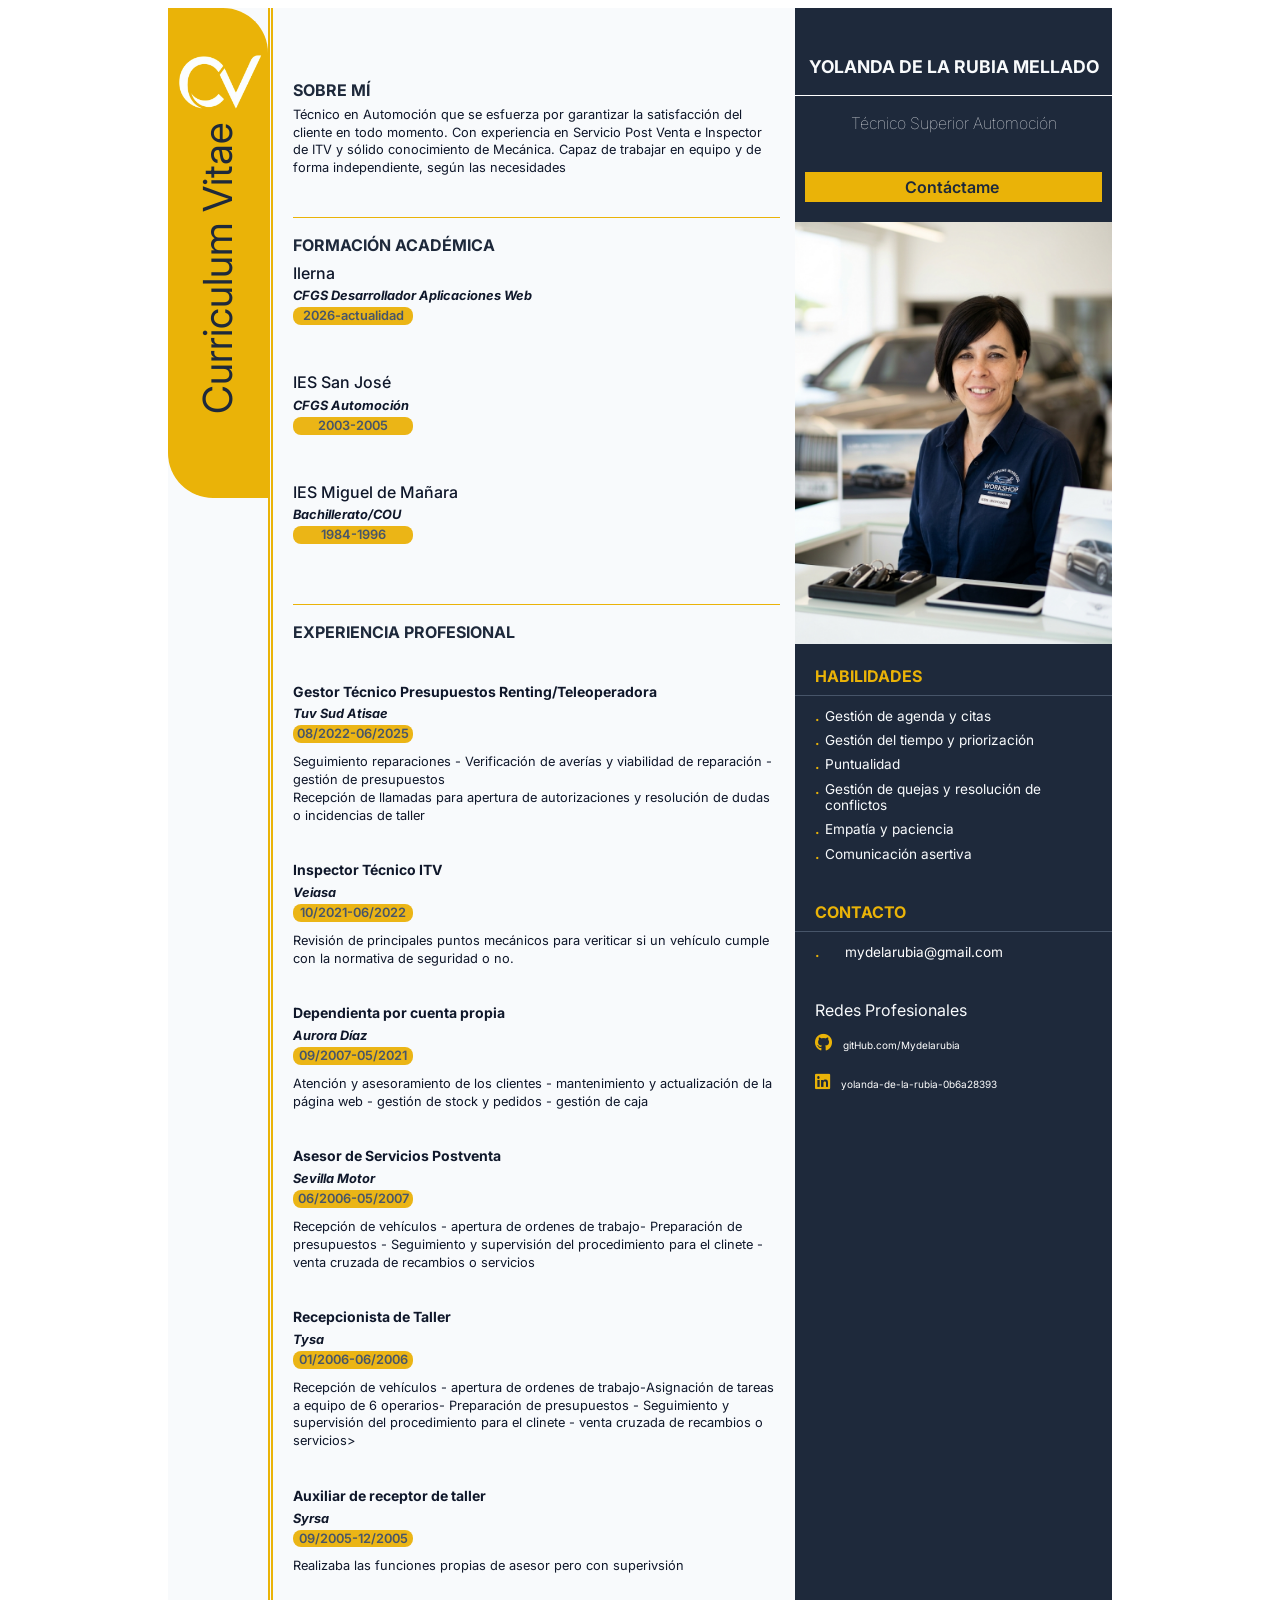
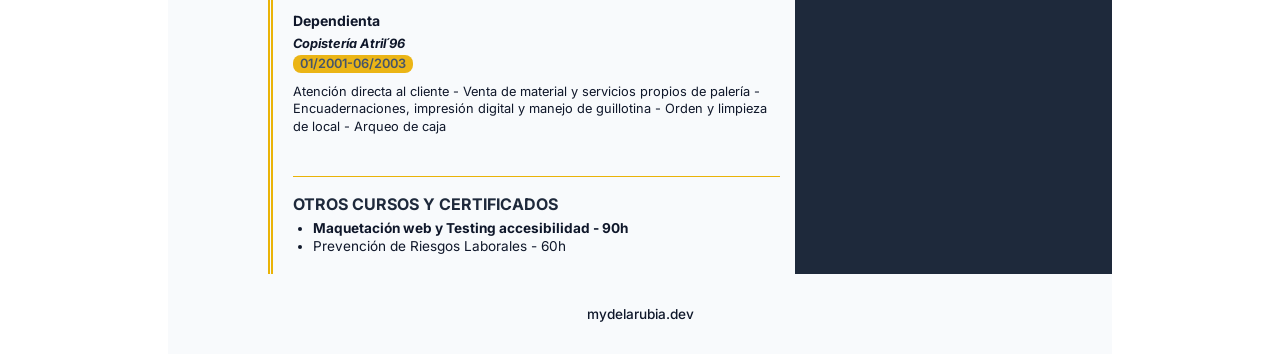
==== commit fbae7500: "actualización diseño cv 2026" ====
--- a/index.html
+++ b/index.html
@@ -7,6 +7,7 @@
     <link href="https://fonts.googleapis.com/css2?family=Inter:wght@300;400;600&display=swap" rel="stylesheet">
     <link rel="stylesheet" href="style.css">
     <link rel="stylesheet" href="https://cdnjs.cloudflare.com/ajax/libs/font-awesome/6.4.0/css/all.min.css">
+
 </head>
 <body>   
     
@@ -166,5 +167,6 @@
         
             </footer>
     </div>
+    <script src="js/main.js"></script>
 </body>
 </html>
--- a/style.css
+++ b/style.css
@@ -1,6 +1,4 @@
-html {
-    background-color: #F1F5F9;
-}
+
 
  body {
     font-family: 'Inter', sans-serif;
